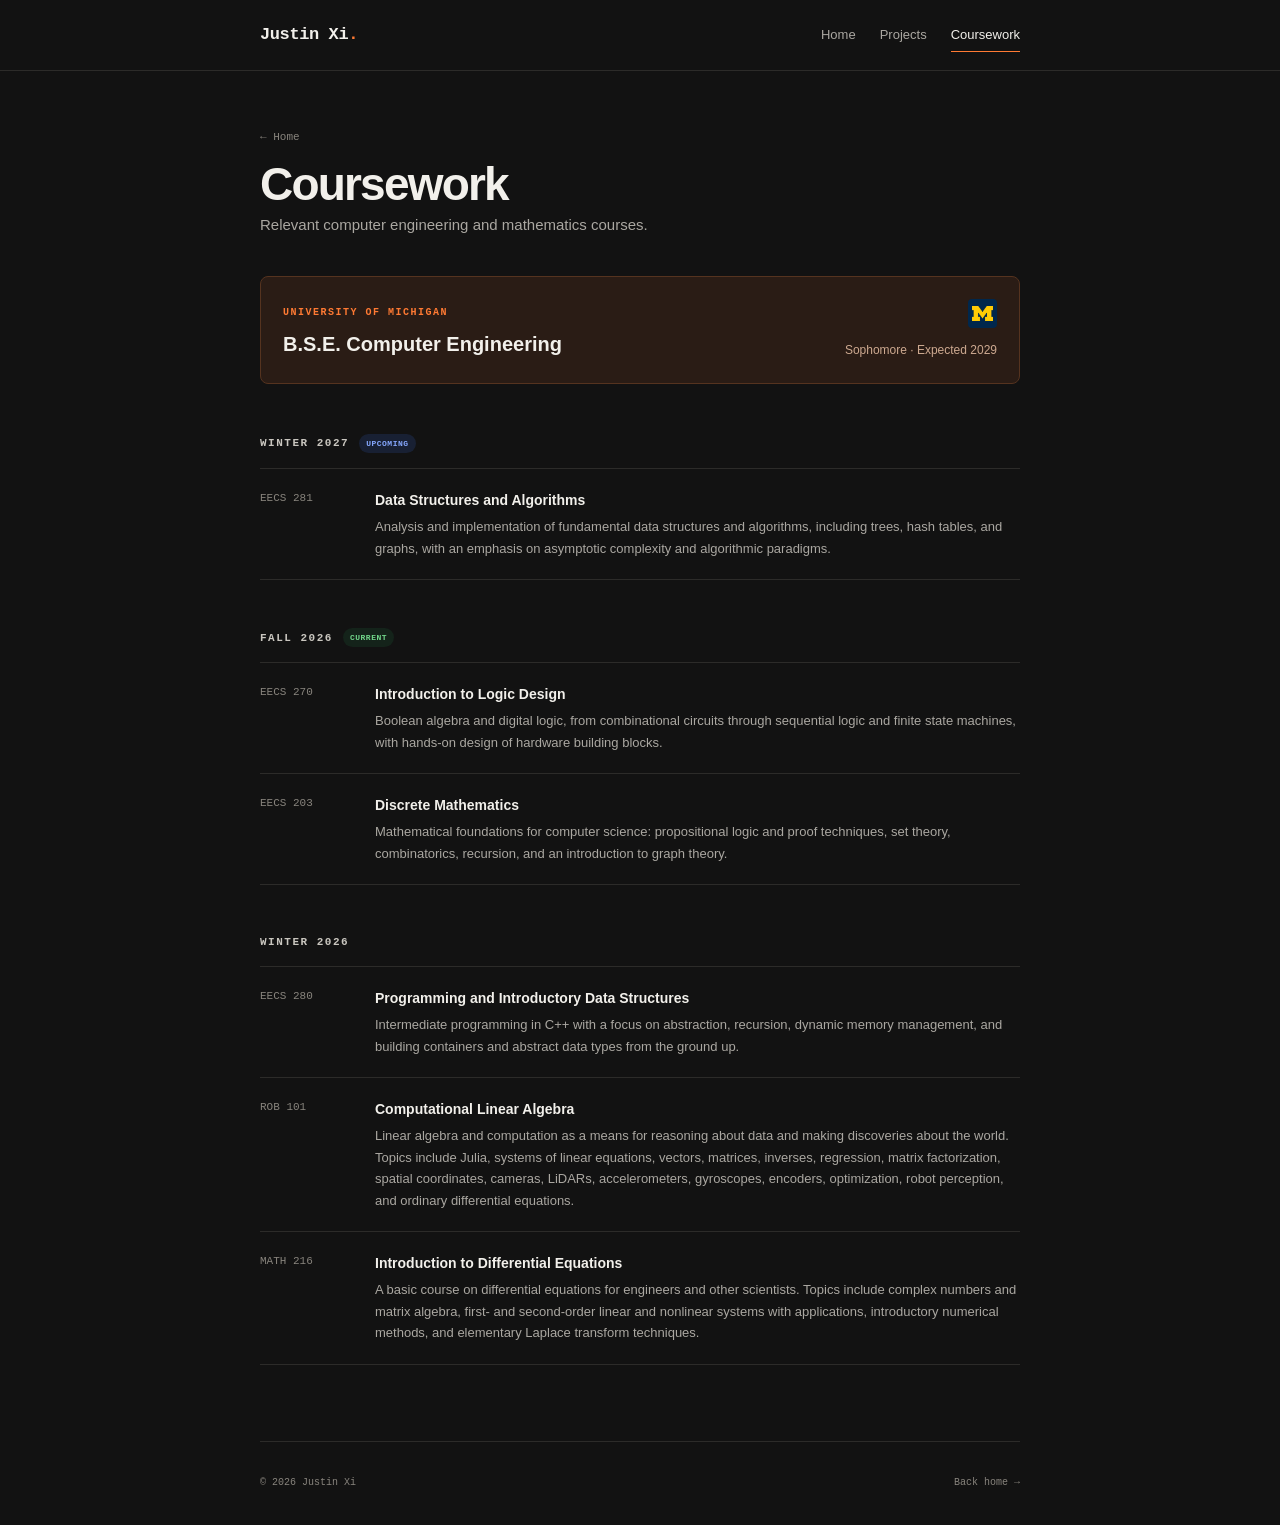
==== coursework.html @ b40c4cd2 "create the scrolling effect on main, and add some icon and tags on course work and projects" ====
<!doctype html>
<html lang="en">
  <head>
    <meta charset="utf-8" />
    <meta name="viewport" content="width=device-width, initial-scale=1" />
    <meta name="theme-color" content="#121212" />
    <meta name="description" content="Relevant University of Michigan coursework completed by Justin Xi." />
    <title>Coursework — Justin Xi</title>
    <link rel="icon" href="assets/favicon.svg" type="image/svg+xml" />
    <link rel="stylesheet" href="styles.css" />
  </head>
  <body>
    <a class="skip-link" href="#main">Skip to content</a>

    <header class="site-header">
      <nav class="nav" aria-label="Main navigation">
        <a class="logo" href="index.html">Justin Xi<span>.</span></a>
        <div class="nav-links">
          <a href="index.html">Home</a>
          <a href="projects.html">Projects</a>
          <a class="active" href="coursework.html" aria-current="page">Coursework</a>
        </div>
      </nav>
    </header>

    <main id="main" class="page subpage">
      <header class="page-heading">
        <a class="back-link" href="index.html">← Home</a>
        <h1>Coursework</h1>
        <p>Relevant computer engineering and mathematics courses.</p>
      </header>

      <section class="degree-card" aria-labelledby="degree-title">
        <div>
          <span class="section-label">University of Michigan</span>
          <h2 id="degree-title">B.S.E. Computer Engineering</h2>
        </div>
        <div class="degree-meta">
          <span class="degree-mark" aria-hidden="true"><img src="assets/umich-block-m.png" alt="" /></span>
          <p>Sophomore · Expected 2029</p>
        </div>
      </section>

      <section class="course-section" aria-labelledby="winter-2027">
        <div class="semester-heading">
          <h2 class="group-title" id="winter-2027">Winter 2027</h2>
          <span class="semester-status">Upcoming</span>
        </div>
        <div class="course-list">
          <article class="course-row">
            <span class="course-code">EECS 281</span>
            <div>
              <h3>Data Structures and Algorithms</h3>
              <p>Analysis and implementation of fundamental data structures and algorithms, including trees, hash tables, and graphs, with an emphasis on asymptotic complexity and algorithmic paradigms.</p>
            </div>
          </article>
        </div>
      </section>

      <section class="course-section" aria-labelledby="fall-2026">
        <div class="semester-heading">
          <h2 class="group-title" id="fall-2026">Fall 2026</h2>
          <span class="semester-status current">Current</span>
        </div>
        <div class="course-list">
          <article class="course-row">
            <span class="course-code">EECS 270</span>
            <div>
              <h3>Introduction to Logic Design</h3>
              <p>Boolean algebra and digital logic, from combinational circuits through sequential logic and finite state machines, with hands-on design of hardware building blocks.</p>
            </div>
          </article>
          <article class="course-row">
            <span class="course-code">EECS 203</span>
            <div>
              <h3>Discrete Mathematics</h3>
              <p>Mathematical foundations for computer science: propositional logic and proof techniques, set theory, combinatorics, recursion, and an introduction to graph theory.</p>
            </div>
          </article>
        </div>
      </section>

      <section class="course-section" aria-labelledby="winter-2026">
        <h2 class="group-title" id="winter-2026">Winter 2026</h2>
        <div class="course-list">
          <article class="course-row">
            <span class="course-code">EECS 280</span>
            <div>
              <h3>Programming and Introductory Data Structures</h3>
              <p>Intermediate programming in C++ with a focus on abstraction, recursion, dynamic memory management, and building containers and abstract data types from the ground up.</p>
            </div>
          </article>

          <article class="course-row">
            <span class="course-code">ROB 101</span>
            <div>
              <h3>Computational Linear Algebra</h3>
              <p>Linear algebra and computation as a means for reasoning about data and making discoveries about the world. Topics include Julia, systems of linear equations, vectors, matrices, inverses, regression, matrix factorization, spatial coordinates, cameras, LiDARs, accelerometers, gyroscopes, encoders, optimization, robot perception, and ordinary differential equations.</p>
            </div>
          </article>

          <article class="course-row">
            <span class="course-code">MATH 216</span>
            <div>
              <h3>Introduction to Differential Equations</h3>
              <p>A basic course on differential equations for engineers and other scientists. Topics include complex numbers and matrix algebra, first- and second-order linear and nonlinear systems with applications, introductory numerical methods, and elementary Laplace transform techniques.</p>
            </div>
          </article>
          
        </div>
      </section>
    </main>

    <footer class="footer">
      <p>© 2026 Justin Xi</p>
      <a href="index.html">Back home →</a>
    </footer>
  </body>
</html>
---- styles.css ----
:root {
  color-scheme: dark;
  --background: #121212;
  --surface: #181818;
  --surface-hover: #1d1d1d;
  --text: #f2f0eb;
  --muted: #aaa7a1;
  --subtle: #88847d;
  --border: #2c2b29;
  --orange: #ff7a33;
  --orange-soft: #2a1c15;
  --green: #72d78b;
  --green-soft: #14231a;
  --blue: #86a8ff;
  --blue-soft: #182033;
  --content-width: 760px;
  --sans: Inter, ui-sans-serif, -apple-system, BlinkMacSystemFont, "Segoe UI", sans-serif;
  --mono: ui-monospace, SFMono-Regular, Menlo, Consolas, monospace;
}

* { box-sizing: border-box; }

html {
  scroll-behavior: smooth;
  scroll-padding-top: 90px;
}

body {
  margin: 0;
  background: var(--background);
  color: var(--text);
  font-family: var(--sans);
  font-size: 15px;
  line-height: 1.65;
  -webkit-font-smoothing: antialiased;
}

::selection { background: var(--orange); color: #17110d; }
a { color: inherit; text-decoration: none; }
a:focus-visible { outline: 2px solid var(--orange); outline-offset: 5px; }

.skip-link {
  position: fixed;
  top: -60px;
  left: 20px;
  z-index: 10;
  padding: 10px 14px;
  background: var(--orange);
  color: #17110d;
  font-weight: 700;
}

.skip-link:focus { top: 12px; }

.site-header {
  border-bottom: 1px solid var(--border);
  background: var(--background);
}

.nav,
.page,
.footer {
  width: min(calc(100% - 40px), var(--content-width));
  margin-inline: auto;
}

.nav {
  min-height: 70px;
  display: flex;
  align-items: center;
  justify-content: space-between;
  gap: 24px;
}

.logo {
  font-family: var(--mono);
  font-size: 17px;
  font-weight: 700;
  letter-spacing: -0.4px;
}

.logo span { color: var(--orange); }

.nav-links {
  display: flex;
  align-items: center;
  gap: 24px;
  color: var(--muted);
  font-size: 13px;
}

.nav-links a { padding: 6px 0; }
.nav-links a:hover { color: var(--text); }
.nav-links .active { color: var(--text); border-bottom: 1px solid var(--orange); }

.home-page { padding: 68px 0 70px; }
.intro { position: relative; z-index: 1; padding-bottom: 56px; }

.profile {
  display: flex;
  align-items: center;
  gap: 22px;
  margin-bottom: 32px;
}

.avatar {
  width: 96px;
  height: 96px;
  flex: 0 0 auto;
  display: grid;
  place-items: center;
  border: 1px solid #5d3825;
  border-radius: 10px;
  background: var(--surface);
  color: var(--orange);
  font-family: var(--mono);
  font-size: 26px;
  font-weight: 700;
}

h1,
h2,
h3,
p { margin-top: 0; }

h1 {
  margin-bottom: 4px;
  font-size: clamp(35px, 7vw, 46px);
  line-height: 1.08;
  letter-spacing: -1.8px;
}

.role { margin: 0; color: var(--muted); font-size: 14px; }
.bio { max-width: 700px; color: #c6c3bc; font-size: 16px; }
.bio p { margin-bottom: 16px; }

.section-label {
  display: block;
  margin-bottom: 11px;
  color: var(--orange);
  font-family: var(--mono);
  font-size: 10px;
  font-weight: 700;
  letter-spacing: 1.5px;
  text-transform: uppercase;
}

.links-block { margin-top: 36px; }
.links-block h2 { font-weight: 700; }
.text-links { display: flex; flex-wrap: wrap; align-items: baseline; gap: 10px 20px; }

.text-links a {
  padding-bottom: 3px;
  border-bottom: 1px solid #55524d;
  color: #c2bfb8;
  font-size: 13px;
}

.text-links a:hover { border-color: var(--orange); color: var(--orange); }
.text-links span { margin-left: 3px; color: var(--orange); }

.email-dropdown {
  position: relative;
  z-index: 2;
  display: inline-flex;
  align-items: baseline;
}

.email-trigger {
  padding: 0 0 3px;
  border: 0;
  border-bottom: 1px solid #55524d;
  background: transparent;
  color: #c2bfb8;
  font: inherit;
  font-size: 13px;
  line-height: 1.65;
  cursor: default;
}

.email-trigger:hover,
.email-trigger:focus-visible {
  border-color: var(--orange);
  color: var(--orange);
}

.email-trigger span { margin-left: 3px; color: var(--orange); }

.email-menu {
  position: absolute;
  top: calc(100% + 9px);
  left: 0;
  width: 270px;
  padding: 13px 14px;
  border: 1px solid #4a3a31;
  border-radius: 7px;
  background: #1c1917;
  box-shadow: 0 12px 30px rgb(0 0 0 / 28%);
  opacity: 0;
  visibility: hidden;
  transform: translateY(-4px);
  transition: opacity 120ms ease, transform 120ms ease, visibility 120ms;
}

.email-dropdown:hover .email-menu,
.email-dropdown:focus-within .email-menu {
  opacity: 1;
  visibility: visible;
  transform: translateY(0);
}

.email-menu > div {
  display: grid;
  grid-template-columns: 66px 1fr;
  align-items: baseline;
  gap: 8px;
  padding: 5px 0;
}

.email-menu small {
  color: var(--subtle);
  font-family: var(--mono);
  font-size: 9px;
  line-height: 1.5;
  text-transform: uppercase;
}

.email-menu span {
  margin: 0;
  color: var(--text);
  font-family: var(--mono);
  font-size: 11px;
  line-height: 1.5;
  user-select: text;
}

.explore {
  position: relative;
  z-index: 0;
  padding-top: 48px;
  border-top: 1px solid var(--border);
}

.explore-grid {
  display: grid;
  grid-template-columns: 1fr;
  gap: 12px;
}

.explore-card {
  display: block;
  padding: 17px 19px;
  border: 1px solid var(--border);
  border-radius: 8px;
  background: var(--surface);
}

.explore-card:hover { border-color: #704127; background: var(--surface-hover); }

.explore-card-heading {
  display: flex;
  align-items: flex-start;
  justify-content: space-between;
  gap: 20px;
}

.explore-card h3 { margin-bottom: 3px; font-size: 14px; }
.explore-card p { margin: 0; color: var(--muted); font-size: 11px; line-height: 1.55; }
.explore-card-heading > span { color: var(--orange); font-size: 16px; }

.explore-preview {
  position: relative;
  height: 80px;
  margin-top: 13px;
  padding-top: 11px;
  border-top: 1px solid var(--border);
  overflow: hidden;
}

.explore-preview-item {
  position: absolute;
  top: 11px;
  right: 0;
  left: 0;
  opacity: 0;
  transform: translateY(12px);
  transition: opacity 300ms ease, transform 300ms ease;
}

.explore-preview-item.is-active {
  opacity: 1;
  transform: translateY(0);
}

.explore-preview-item.is-leaving {
  opacity: 0;
  transform: translateY(-12px);
}

.explore-preview-meta {
  display: flex;
  align-items: center;
  justify-content: space-between;
  gap: 8px;
}

.explore-kicker {
  display: block;
  margin-bottom: 5px;
  color: var(--subtle);
  font-family: var(--mono);
  font-size: 8px;
  letter-spacing: 0.7px;
  text-transform: uppercase;
}

.explore-preview-meta .explore-kicker { margin: 0 0 5px; }
.explore-status { margin-bottom: 5px; }

.explore-upcoming {
  margin-bottom: 5px;
  padding: 2px 6px;
  border-radius: 20px;
  background: var(--blue-soft);
  color: var(--blue);
  font-family: var(--mono);
  font-size: 7px;
  font-weight: 700;
  letter-spacing: 0.4px;
  text-transform: uppercase;
}

.explore-preview strong {
  display: block;
  margin-bottom: 3px;
  color: #d7d4cd;
  font-size: 12px;
  font-weight: 600;
}

.preview-code {
  margin-right: 8px;
  color: var(--subtle);
  font-family: var(--mono);
  font-size: 9px;
  font-weight: 500;
}

.subpage { padding: 52px 0 76px; }

.page-heading { margin-bottom: 38px; }
.page-heading h1 { margin: 12px 0 4px; }
.page-heading p { margin: 0; color: var(--muted); }

.back-link {
  color: var(--subtle);
  font-family: var(--mono);
  font-size: 11px;
}

.back-link:hover { color: var(--orange); }

.plan-note {
  display: grid;
  grid-template-columns: 100px 1fr;
  gap: 18px;
  margin-bottom: 50px;
  padding: 15px 17px;
  border: 1px solid #55331f;
  border-radius: 7px;
  background: var(--orange-soft);
}

.plan-note span {
  color: #ffab7f;
  font-family: var(--mono);
  font-size: 10px;
  font-weight: 700;
  letter-spacing: 1px;
  text-transform: uppercase;
}

.plan-note p { margin: 0; color: #d7bcae; font-size: 13px; }
.project-section + .project-section { margin-top: 54px; }

.group-heading {
  display: flex;
  justify-content: space-between;
  align-items: baseline;
  gap: 24px;
  margin-bottom: 15px;
}

.group-title {
  margin: 0 0 15px;
  color: #c9c6bf;
  font-family: var(--mono);
  font-size: 11px;
  font-weight: 700;
  letter-spacing: 1.5px;
  text-transform: uppercase;
}

.group-heading .group-title { margin: 0; }
.group-heading > span { color: var(--subtle); font-size: 12px; }
.project-stack { display: grid; gap: 11px; }

.project-item {
  padding: 20px 22px;
  border: 1px solid var(--border);
  border-radius: 8px;
  background: var(--surface);
}

.project-item.linked:hover { border-color: #704127; background: var(--surface-hover); }

.project-topline {
  display: flex;
  align-items: center;
  justify-content: space-between;
  gap: 18px;
  margin-bottom: 7px;
}

.project-topline h3 { margin: 0; font-size: 15px; }
.project-item > p { margin-bottom: 13px; color: var(--muted); font-size: 13px; }

.status {
  flex: 0 0 auto;
  padding: 3px 7px;
  border-radius: 20px;
  font-family: var(--mono);
  font-size: 8px;
  font-weight: 700;
  letter-spacing: 0.5px;
  text-transform: uppercase;
}

.status.complete { background: var(--green-soft); color: var(--green); }
.status.robotics { background: var(--blue-soft); color: var(--blue); }
.status.progress { background: var(--orange-soft); color: #ffad82; }
.status.planned { background: var(--orange-soft); color: #ffad82; }

.tags {
  display: flex;
  flex-wrap: wrap;
  gap: 6px;
  margin: 0;
  padding: 0;
  list-style: none;
}

.tags li {
  padding: 3px 7px;
  border-radius: 20px;
  background: #242422;
  color: #aaa69f;
  font-family: var(--mono);
  font-size: 8px;
  text-transform: uppercase;
}

.degree-card {
  position: relative;
  display: flex;
  align-items: flex-end;
  justify-content: space-between;
  gap: 28px;
  margin-bottom: 50px;
  padding: 22px;
  border: 1px solid #55331f;
  border-radius: 8px;
  background: var(--orange-soft);
}

.degree-card .section-label { margin-bottom: 6px; }
.degree-card h2 { margin: 0; font-size: 20px; }
.degree-meta {
  align-self: stretch;
  display: flex;
  flex-direction: column;
  align-items: flex-end;
  justify-content: space-between;
  gap: 13px;
}

.degree-meta p { margin: 0; color: #cda990; font-size: 12px; }

.degree-mark {
  width: 29px;
  height: 29px;
  display: grid;
  place-items: center;
  padding: 6px 4px;
  border-radius: 4px;
  background: #00274c;
}

.degree-mark img { width: 100%; height: 100%; object-fit: contain; }
.course-section + .course-section { margin-top: 48px; }

.semester-heading {
  display: flex;
  align-items: center;
  gap: 10px;
  margin-bottom: 15px;
}

.semester-heading .group-title { margin: 0; }

.semester-status {
  padding: 3px 7px;
  border-radius: 20px;
  background: var(--blue-soft);
  color: var(--blue);
  font-family: var(--mono);
  font-size: 8px;
  font-weight: 700;
  letter-spacing: 0.5px;
  text-transform: uppercase;
}

.semester-status.current {
  background: var(--green-soft);
  color: var(--green);
}

.course-list { border-top: 1px solid var(--border); }

.course-row {
  display: grid;
  grid-template-columns: 95px 1fr;
  gap: 20px;
  padding: 20px 0;
  border-bottom: 1px solid var(--border);
}

.course-code {
  color: var(--subtle);
  font-family: var(--mono);
  font-size: 11px;
}

.course-row h3 { margin-bottom: 4px; font-size: 14px; }
.course-row p { margin: 0; color: var(--muted); font-size: 13px; }

.footer {
  min-height: 84px;
  display: flex;
  align-items: center;
  justify-content: space-between;
  gap: 24px;
  border-top: 1px solid var(--border);
  color: var(--subtle);
  font-family: var(--mono);
  font-size: 10px;
}

.footer p { margin: 0; }
.footer a:hover { color: var(--orange); }

@media (max-width: 680px) {
  .nav,
  .page,
  .footer { width: min(calc(100% - 30px), var(--content-width)); }

  .nav { min-height: 64px; align-items: flex-start; padding: 14px 0 11px; }
  .logo { padding-top: 3px; font-size: 14px; }
  .nav-links { gap: 11px; font-size: 10px; }
  .home-page { padding: 48px 0 52px; }
  .intro { padding-bottom: 45px; }
  .profile { gap: 15px; margin-bottom: 28px; }
  .avatar { width: 74px; height: 74px; font-size: 20px; }
  h1 { font-size: 31px; letter-spacing: -1.3px; }
  .role { font-size: 12px; }
  .bio { font-size: 15px; }
  .explore { padding-top: 42px; }
  .explore-grid { grid-template-columns: 1fr; }
  .explore-card { min-height: 0; }
  .explore-preview { height: 94px; }
  .subpage { padding: 40px 0 58px; }
  .plan-note { grid-template-columns: 1fr; gap: 5px; }
  .project-topline { align-items: flex-start; }
  .project-topline h3 { padding-top: 1px; }
  .group-heading { display: block; }
  .group-heading .group-title { margin-bottom: 4px; }
  .degree-card { align-items: stretch; }
  .degree-card h2 { font-size: 17px; }
  .degree-meta { flex: 0 0 auto; }
  .degree-meta p { max-width: 84px; text-align: right; line-height: 1.4; }
  .course-row { grid-template-columns: 1fr; gap: 5px; }
}

@media (prefers-reduced-motion: reduce) {
  html { scroll-behavior: auto; }
  .explore-preview-item { transition: none; }
}
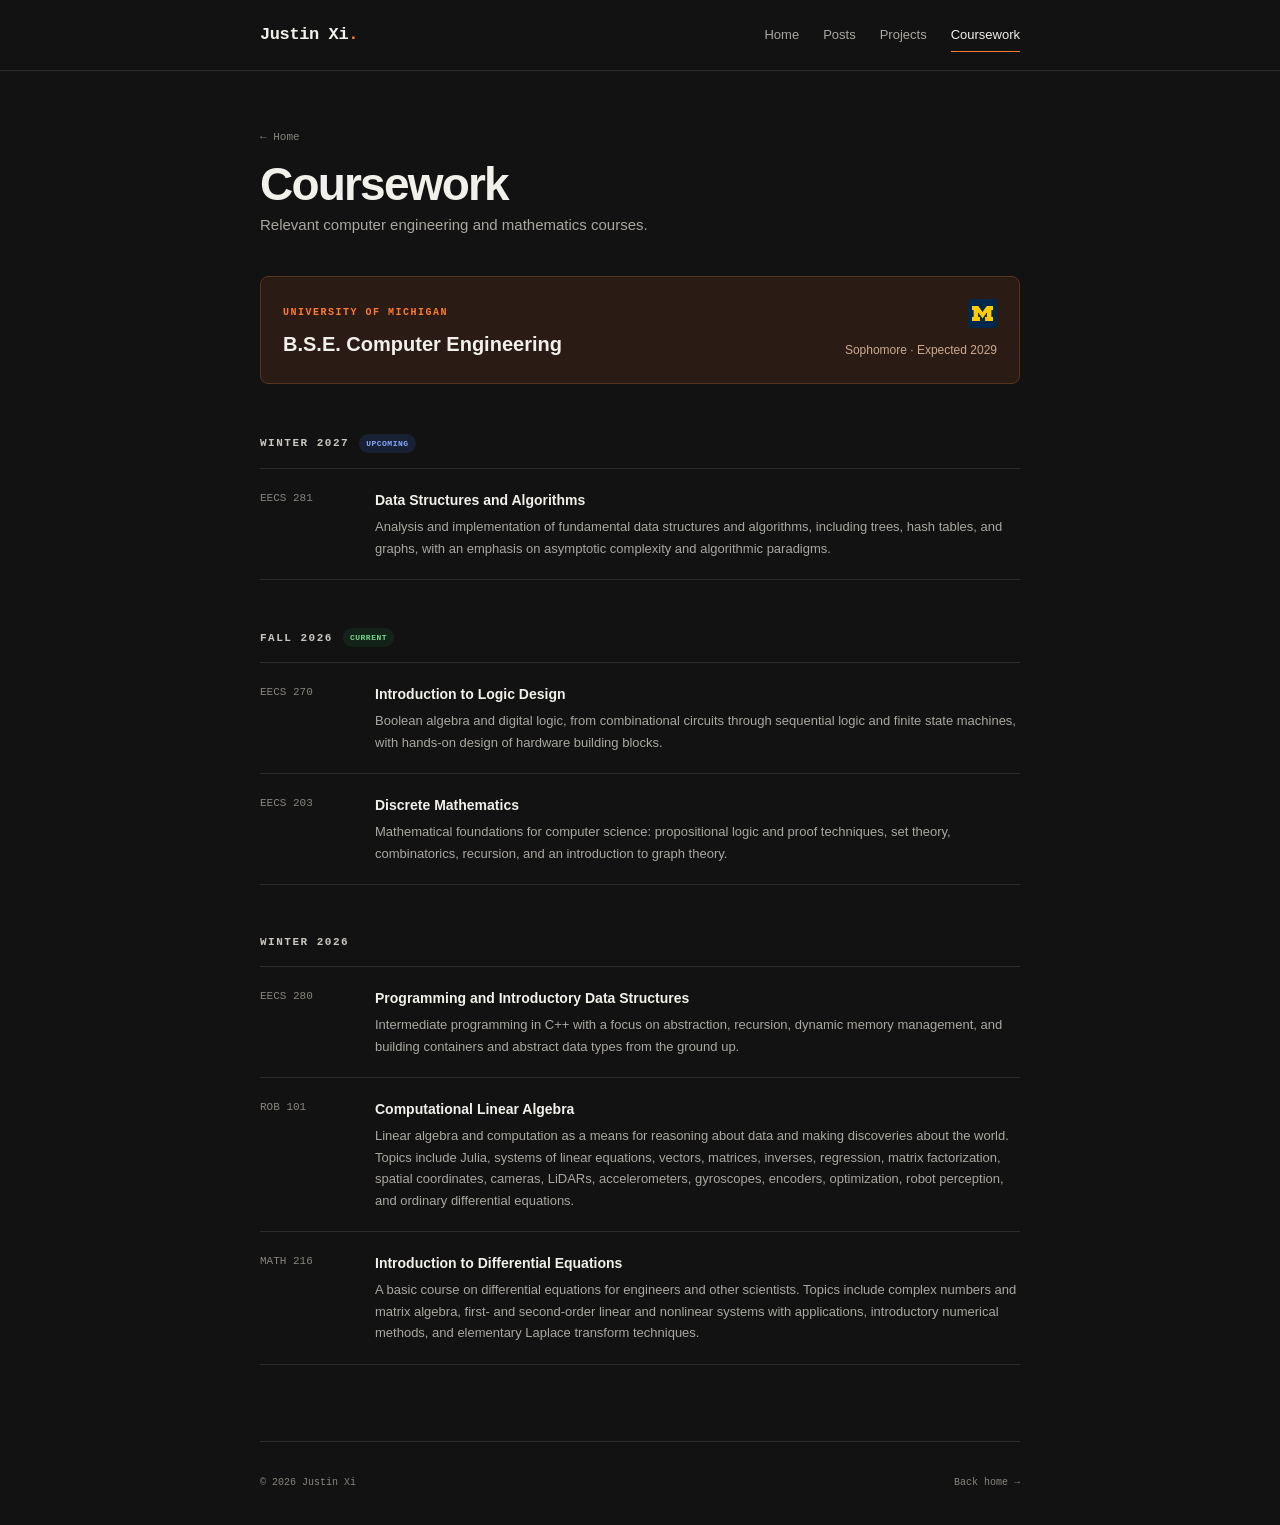
==== commit 50236c4e: "create the post page" ====
--- a/coursework.html
+++ b/coursework.html
@@ -17,6 +17,7 @@
         <a class="logo" href="index.html">Justin Xi<span>.</span></a>
         <div class="nav-links">
           <a href="index.html">Home</a>
+          <a href="posts.html">Posts</a>
           <a href="projects.html">Projects</a>
           <a class="active" href="coursework.html" aria-current="page">Coursework</a>
         </div>
--- a/styles.css
+++ b/styles.css
@@ -346,6 +346,103 @@
   font-weight: 500;
 }
 
+.posts {
+  margin-top: 48px;
+  padding-top: 48px;
+  border-top: 1px solid var(--border);
+}
+
+.posts-heading {
+  margin-bottom: 0;
+}
+
+.post-timeline { margin-top: 25px; }
+.post-year + .post-year { margin-top: 30px; }
+
+.post-year {
+  display: grid;
+  grid-template-columns: 64px minmax(0, 1fr);
+  column-gap: 20px;
+}
+
+.post-year-title {
+  margin: 3px 0 0;
+  color: var(--orange);
+  font-family: var(--mono);
+  font-size: 13px;
+  line-height: 1.5;
+  letter-spacing: 0.5px;
+}
+
+.post-timeline-entry {
+  grid-column: 2;
+  position: relative;
+  padding: 0 0 18px 24px;
+  border-left: 1px solid var(--border);
+}
+
+.post-timeline-entry:not(:last-child) { padding-bottom: 42px; }
+
+.post-timeline-entry::before {
+  content: "";
+  position: absolute;
+  top: 7px;
+  left: -4px;
+  width: 7px;
+  height: 7px;
+  border-radius: 2px;
+  background: var(--orange);
+}
+
+.post-entry-topline {
+  display: flex;
+  flex-wrap: wrap;
+  align-items: center;
+  justify-content: space-between;
+  gap: 8px 16px;
+  margin-bottom: 7px;
+}
+
+.post-date { color: var(--subtle); font-family: var(--mono); font-size: 10px; letter-spacing: 0.5px; text-transform: uppercase; }
+.post-category { color: var(--orange); font-family: var(--mono); font-size: 9px; letter-spacing: 0.5px; text-transform: uppercase; }
+.post-entry-title { margin: 0 0 10px; font-size: 19px; font-weight: 600; line-height: 1.4; }
+.post-excerpt { margin: 0; color: var(--muted); font-size: 15px; line-height: 1.65; }
+.post-topics { margin-top: 17px; }
+.post-read-more { display: inline-block; margin-top: 17px; padding-bottom: 2px; border-bottom: 1px solid #55524d; color: #c2bfb8; font-size: 12px; }
+.post-read-more span { margin-left: 3px; color: var(--orange); }
+.post-read-more:hover { border-color: var(--orange); color: var(--orange); }
+
+.posts-view-more {
+  display: block;
+  width: fit-content;
+  margin: 28px 0 0 84px;
+  padding: 8px 12px;
+  border: 1px solid #55524d;
+  border-radius: 5px;
+  color: #c2bfb8;
+  font-size: 12px;
+}
+
+.posts-view-more span { margin-left: 5px; color: var(--orange); }
+.posts-view-more:hover { border-color: var(--orange); color: var(--orange); }
+
+.posts-archive { padding: 52px 0 76px; }
+.posts-archive .page-heading { margin-bottom: 0; }
+.posts-archive .post-timeline { margin-top: 40px; }
+
+.article-page { padding: 48px 0 70px; }
+.article-header { margin-top: 32px; padding-bottom: 24px; border-bottom: 1px solid var(--border); }
+.article-kicker { display: block; margin-bottom: 14px; color: var(--orange); font-family: var(--mono); font-size: 10px; letter-spacing: 1px; text-transform: uppercase; }
+.article-header h1 { max-width: 720px; margin: 0 0 14px; font-size: clamp(34px, 6vw, 46px); line-height: 1.1; letter-spacing: -1.4px; }
+.article-deck { max-width: 660px; margin: 0 0 24px; color: var(--muted); font-size: 18px; line-height: 1.65; }
+.article-byline { display: flex; flex-wrap: wrap; align-items: center; gap: 10px 20px; color: var(--subtle); font-family: var(--mono); font-size: 10px; }
+.article-body { max-width: 640px; margin: 36px 0; color: #c6c3bc; font-size: 16px; line-height: 1.85; }
+.article-body h2 { margin: 32px 0 10px; color: var(--text); font-size: 20px; font-weight: 600; line-height: 1.35; letter-spacing: -0.2px; }
+.article-body h2:first-child { margin-top: 0; }
+.article-body p { margin-bottom: 18px; }
+.article-body p:last-child { margin-bottom: 0; }
+.article-body code { color: #d8b09b; font-family: var(--mono); font-size: 0.9em; }
+
 .subpage { padding: 52px 0 76px; }
 
 .page-heading { margin-bottom: 38px; }
@@ -425,6 +522,30 @@
 .project-topline h3 { margin: 0; font-size: 15px; }
 .project-item > p { margin-bottom: 13px; color: var(--muted); font-size: 13px; }
 
+.project-item-footer {
+  display: flex;
+  align-items: center;
+  justify-content: space-between;
+  gap: 14px;
+}
+
+.project-detail-trigger {
+  flex: 0 0 auto;
+  padding: 2px 0 3px;
+  border: 0;
+  border-bottom: 1px solid #55524d;
+  background: transparent;
+  color: #c2bfb8;
+  font: inherit;
+  font-size: 11px;
+  cursor: pointer;
+}
+
+.project-detail-trigger span { display: inline-block; margin-left: 4px; color: var(--orange); transition: transform 140ms ease; }
+.project-detail-trigger:hover { border-color: var(--orange); color: var(--orange); }
+.project-detail-trigger:hover span { transform: translateX(3px); }
+.project-detail-trigger:focus-visible { outline: 2px solid var(--orange); outline-offset: 5px; }
+
 .status {
   flex: 0 0 auto;
   padding: 3px 7px;
@@ -459,6 +580,77 @@
   font-size: 8px;
   text-transform: uppercase;
 }
+
+.project-dialog {
+  inset: 0;
+  width: min(calc(100% - 32px), 590px);
+  max-height: min(720px, calc(100vh - 48px));
+  margin: auto;
+  padding: 0;
+  overflow: auto;
+  border: 1px solid #4a3a31;
+  border-radius: 10px;
+  background: var(--surface);
+  color: var(--text);
+  box-shadow: 0 24px 70px rgb(0 0 0 / 55%);
+  transform-origin: center;
+}
+
+.project-dialog:popover-open {
+  animation: project-dialog-enter 190ms cubic-bezier(0.2, 0.8, 0.2, 1) both;
+}
+
+.project-dialog:popover-open::backdrop {
+  background: rgb(0 0 0 / 72%);
+  backdrop-filter: blur(3px);
+  animation: project-backdrop-enter 170ms ease-out both;
+}
+
+@keyframes project-dialog-enter {
+  from { opacity: 0; transform: translateY(12px) scale(0.985); }
+  to { opacity: 1; transform: translateY(0) scale(1); }
+}
+
+@keyframes project-backdrop-enter {
+  from { background: rgb(0 0 0 / 0%); backdrop-filter: blur(0); }
+  to { background: rgb(0 0 0 / 72%); backdrop-filter: blur(3px); }
+}
+
+.project-dialog-content { padding: 26px; }
+
+.project-dialog-header {
+  display: flex;
+  align-items: flex-start;
+  justify-content: space-between;
+  gap: 24px;
+  padding-bottom: 18px;
+  border-bottom: 1px solid var(--border);
+}
+
+.project-dialog-header .section-label { margin-bottom: 6px; }
+.project-dialog-header h2 { margin: 0; font-size: 22px; line-height: 1.3; }
+
+.project-dialog-close {
+  width: 32px;
+  height: 32px;
+  flex: 0 0 auto;
+  padding: 0 0 3px;
+  border: 1px solid var(--border);
+  border-radius: 50%;
+  background: transparent;
+  color: var(--muted);
+  font: inherit;
+  font-size: 22px;
+  line-height: 1;
+  cursor: pointer;
+}
+
+.project-dialog-close:hover { border-color: var(--orange); color: var(--orange); }
+.project-dialog-close:focus-visible { outline: 2px solid var(--orange); outline-offset: 3px; }
+.project-dialog-body { padding-top: 20px; color: var(--muted); font-size: 14px; }
+.project-dialog-body p { margin-bottom: 14px; }
+.project-dialog-body p:last-child { margin-bottom: 0; }
+.project-dialog-tags { margin-top: 20px; }
 
 .degree-card {
   position: relative;
@@ -543,6 +735,48 @@
 
 .course-row h3 { margin-bottom: 4px; font-size: 14px; }
 .course-row p { margin: 0; color: var(--muted); font-size: 13px; }
+
+.resume-page { padding: 44px 0 70px; }
+
+.resume-toolbar {
+  display: flex;
+  align-items: flex-start;
+  justify-content: space-between;
+  gap: 24px;
+  margin-bottom: 22px;
+}
+
+.resume-toolbar h1 { margin: 9px 0 2px; font-size: 34px; }
+.resume-toolbar p { margin: 0; color: var(--muted); font-size: 13px; }
+
+.resume-download {
+  flex: 0 0 auto;
+  margin-top: 2px;
+  padding: 9px 12px;
+  border: 1px solid #704127;
+  border-radius: 6px;
+  background: var(--orange-soft);
+  color: #ffd0b7;
+  font-size: 12px;
+  font-weight: 600;
+}
+
+.resume-download span { margin-left: 6px; color: var(--orange); }
+.resume-download:hover { border-color: var(--orange); color: var(--text); }
+
+.resume-preview {
+  width: 100%;
+  aspect-ratio: 8.5 / 11;
+  min-height: 720px;
+  overflow: hidden;
+  border: 1px solid var(--border);
+  border-radius: 8px;
+  background: #e7e7e7;
+}
+
+.resume-preview object { width: 100%; height: 100%; display: block; }
+.resume-preview p { padding: 24px; color: #242424; }
+.resume-preview p a { color: #9a3d0b; text-decoration: underline; }
 
 .footer {
   min-height: 84px;
@@ -578,10 +812,24 @@
   .explore-grid { grid-template-columns: 1fr; }
   .explore-card { min-height: 0; }
   .explore-preview { height: 94px; }
+  .posts { margin-top: 42px; padding-top: 42px; }
+  .post-year { grid-template-columns: 48px minmax(0, 1fr); gap: 12px; }
+  .post-timeline-entry { padding-left: 18px; }
+  .post-entry-title { font-size: 17px; }
+  .post-excerpt { font-size: 14px; }
+  .posts-view-more { margin-left: 60px; }
+  .posts-archive { padding: 40px 0 58px; }
+  .article-page { padding: 36px 0 52px; }
+  .article-header { margin-top: 26px; }
+  .article-deck { font-size: 16px; }
+  .article-body { font-size: 15px; }
   .subpage { padding: 40px 0 58px; }
   .plan-note { grid-template-columns: 1fr; gap: 5px; }
   .project-topline { align-items: flex-start; }
   .project-topline h3 { padding-top: 1px; }
+  .project-item-footer { align-items: flex-end; }
+  .project-dialog-content { padding: 21px; }
+  .project-dialog-header h2 { font-size: 19px; }
   .group-heading { display: block; }
   .group-heading .group-title { margin-bottom: 4px; }
   .degree-card { align-items: stretch; }
@@ -589,9 +837,16 @@
   .degree-meta { flex: 0 0 auto; }
   .degree-meta p { max-width: 84px; text-align: right; line-height: 1.4; }
   .course-row { grid-template-columns: 1fr; gap: 5px; }
+  .resume-page { padding: 34px 0 52px; }
+  .resume-toolbar { align-items: stretch; flex-direction: column; }
+  .resume-download { align-self: flex-start; }
+  .resume-preview { min-height: 70vh; aspect-ratio: auto; }
 }
 
 @media (prefers-reduced-motion: reduce) {
   html { scroll-behavior: auto; }
   .explore-preview-item { transition: none; }
-}
+  .project-detail-trigger span { transition: none; }
+  .project-dialog:popover-open,
+  .project-dialog:popover-open::backdrop { animation: none; }
+}
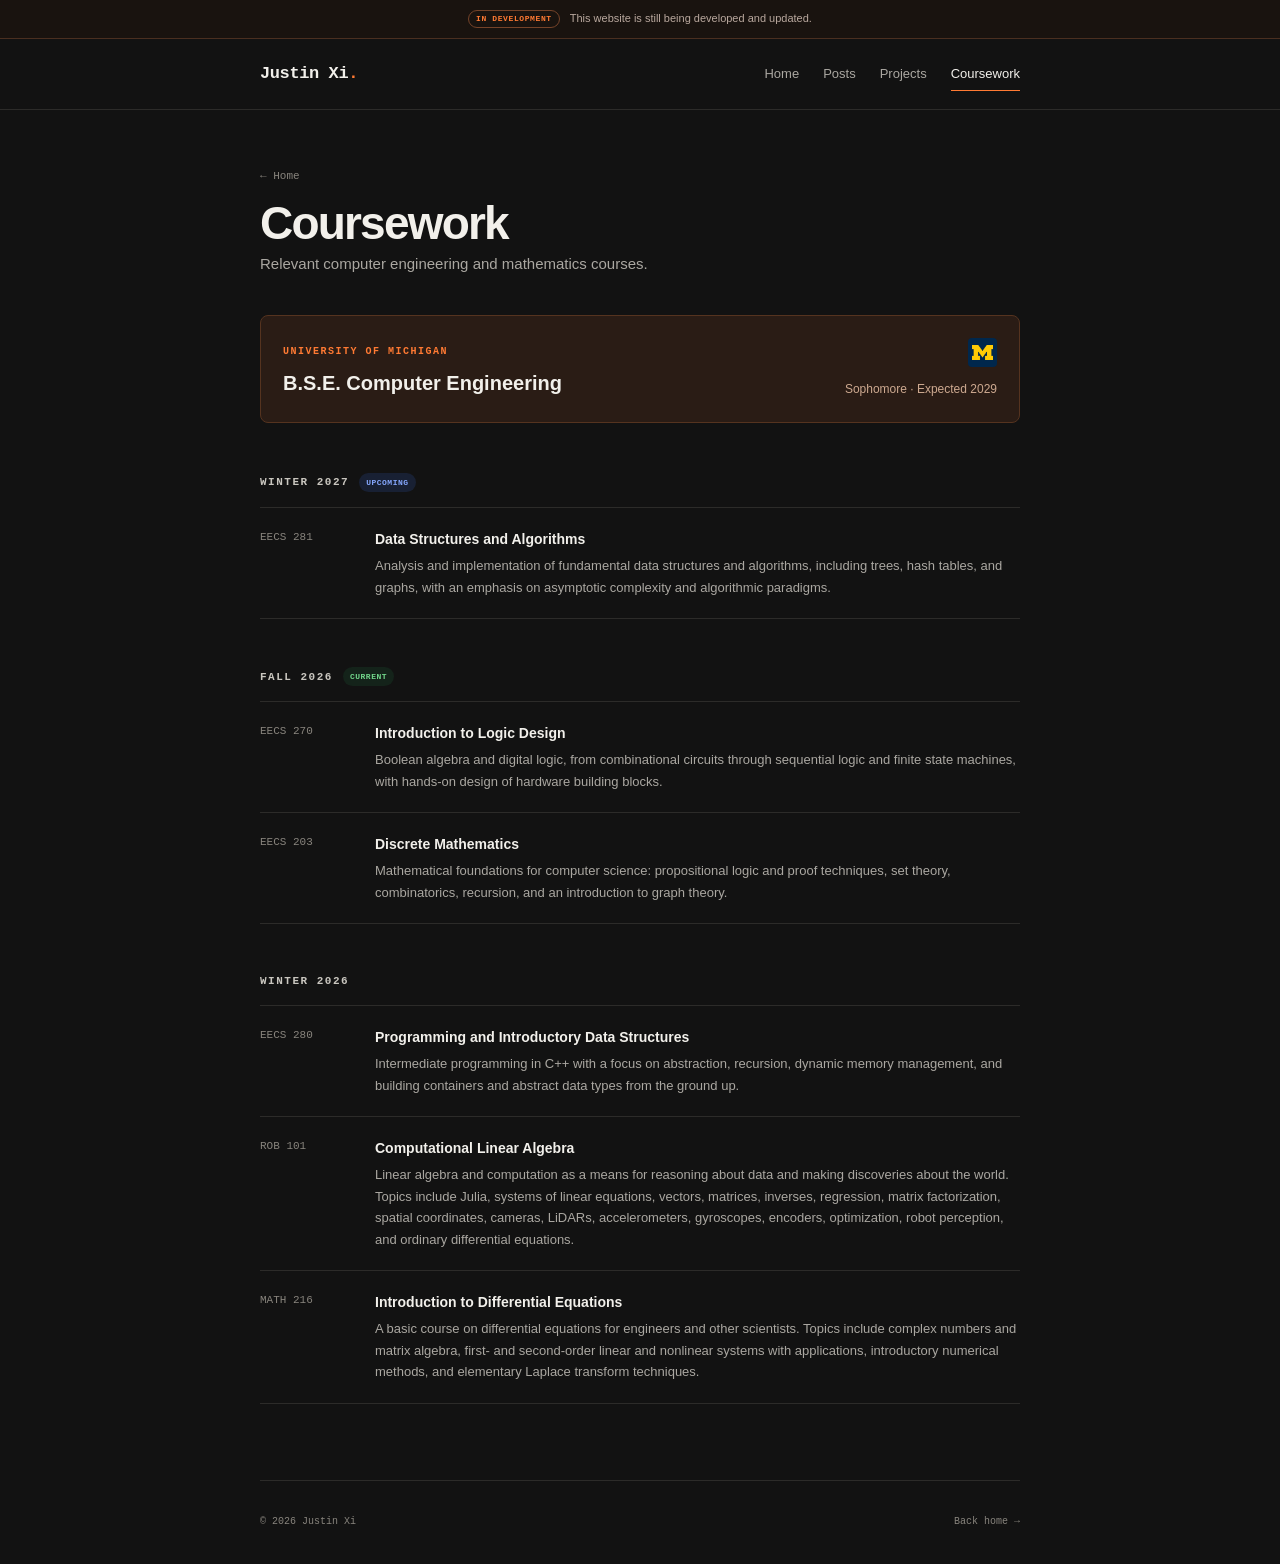
==== commit 8f0bb871: "puting the tag saying the website is still under developing" ====
--- a/coursework.html
+++ b/coursework.html
@@ -11,6 +11,13 @@
   </head>
   <body>
     <a class="skip-link" href="#main">Skip to content</a>
+
+    <div class="site-notice" role="status">
+      <div class="site-notice-inner">
+        <span class="site-notice-tag">In development</span>
+        <p>This website is still being developed and updated.</p>
+      </div>
+    </div>
 
     <header class="site-header">
       <nav class="nav" aria-label="Main navigation">
--- a/styles.css
+++ b/styles.css
@@ -52,6 +52,42 @@
 
 .skip-link:focus { top: 12px; }
 
+.site-notice {
+  border-bottom: 1px solid #4a2f20;
+  background: #19130f;
+}
+
+.site-notice-inner {
+  width: min(calc(100% - 40px), var(--content-width));
+  min-height: 38px;
+  display: flex;
+  align-items: center;
+  justify-content: center;
+  gap: 10px;
+  margin-inline: auto;
+}
+
+.site-notice-tag {
+  flex: 0 0 auto;
+  padding: 2px 7px;
+  border: 1px solid #754329;
+  border-radius: 20px;
+  color: var(--orange);
+  font-family: var(--mono);
+  font-size: 8px;
+  font-weight: 700;
+  letter-spacing: 0.6px;
+  line-height: 1.5;
+  text-transform: uppercase;
+}
+
+.site-notice p {
+  margin: 0;
+  color: #b9a89e;
+  font-size: 11px;
+  line-height: 1.4;
+}
+
 .site-header {
   border-bottom: 1px solid var(--border);
   background: var(--background);
@@ -794,6 +830,8 @@
 .footer a:hover { color: var(--orange); }
 
 @media (max-width: 680px) {
+  .site-notice-inner { width: min(calc(100% - 30px), var(--content-width)); justify-content: flex-start; }
+  .site-notice p { font-size: 10px; }
   .nav,
   .page,
   .footer { width: min(calc(100% - 30px), var(--content-width)); }
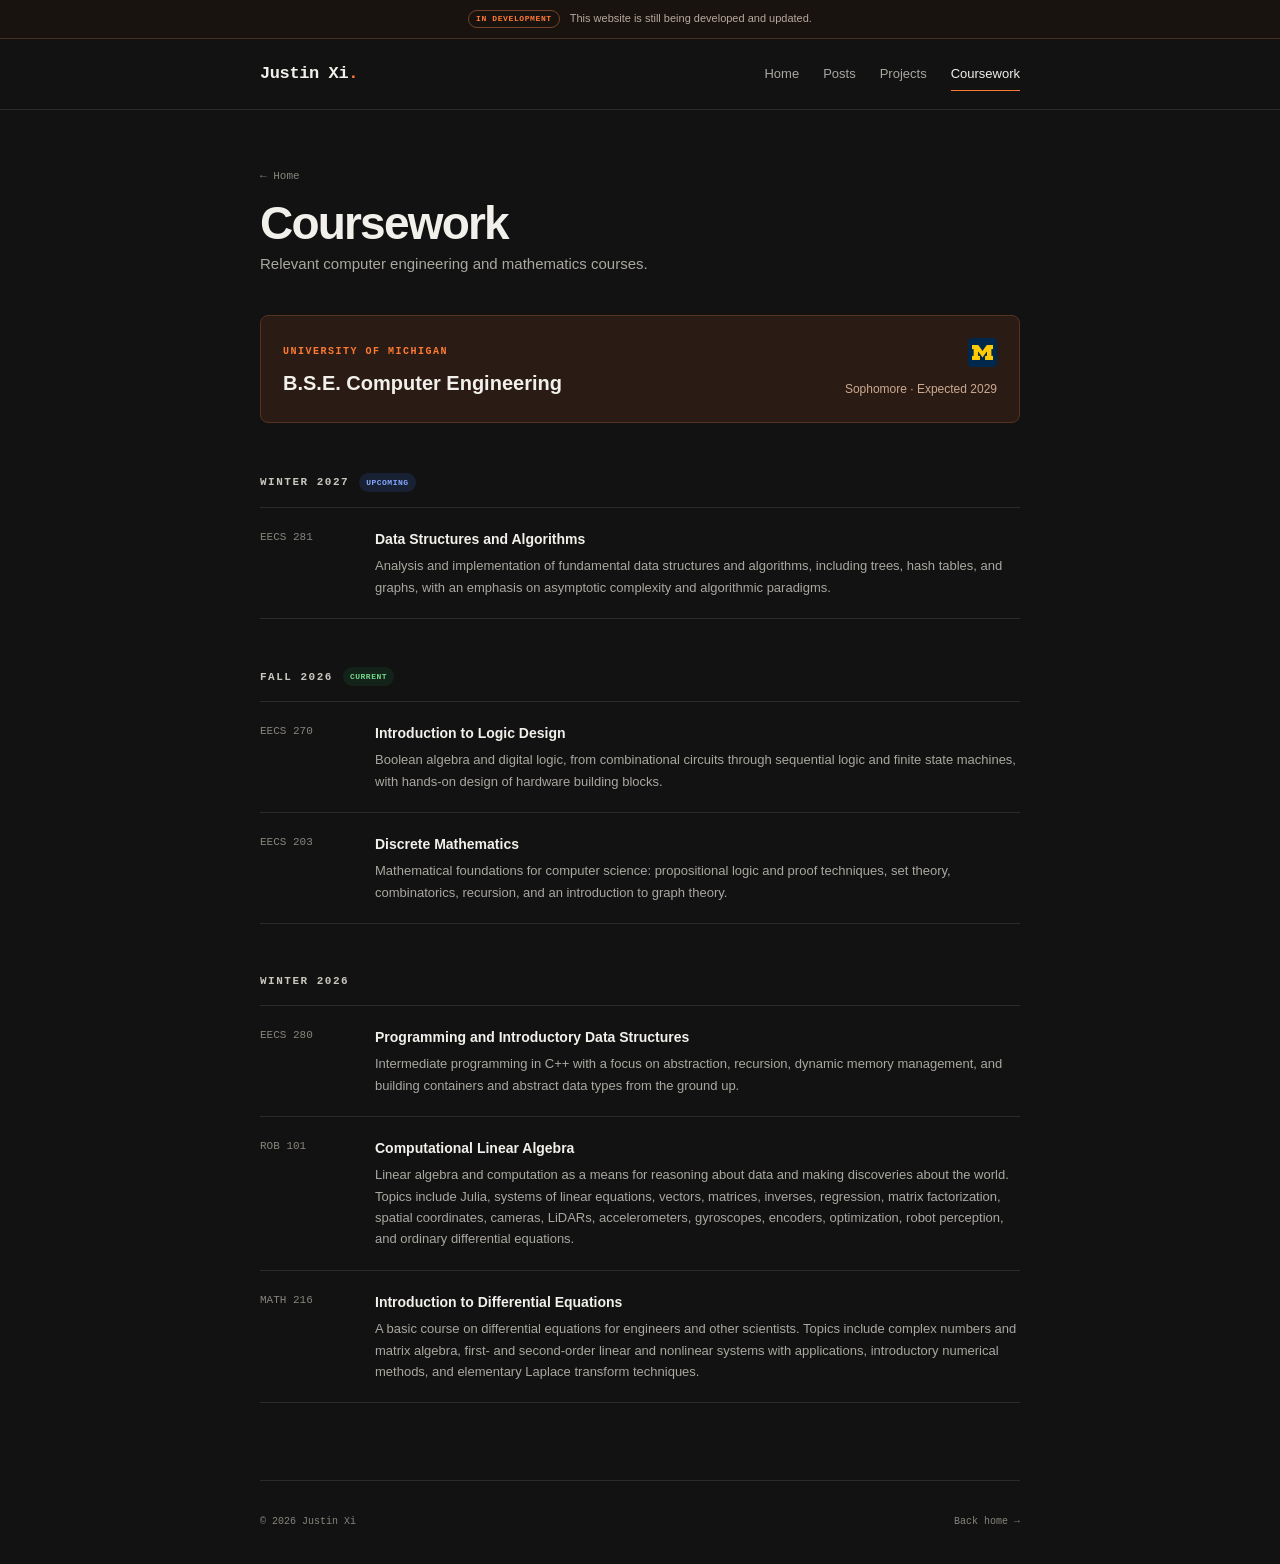
==== commit 510153ef: "create some enter animation" ====
--- a/coursework.html
+++ b/coursework.html
@@ -8,6 +8,7 @@
     <title>Coursework — Justin Xi</title>
     <link rel="icon" href="assets/favicon.svg" type="image/svg+xml" />
     <link rel="stylesheet" href="styles.css" />
+    <script src="site.js" defer></script>
   </head>
   <body>
     <a class="skip-link" href="#main">Skip to content</a>
--- a/styles.css
+++ b/styles.css
@@ -33,6 +33,20 @@
   font-size: 15px;
   line-height: 1.65;
   -webkit-font-smoothing: antialiased;
+}
+
+.has-entrance-motion .entrance-item {
+  opacity: 0;
+  transform: translateY(18px);
+  transition:
+    opacity 580ms cubic-bezier(0.22, 1, 0.36, 1) var(--entrance-delay, 0ms),
+    transform 580ms cubic-bezier(0.22, 1, 0.36, 1) var(--entrance-delay, 0ms);
+  will-change: opacity, transform;
+}
+
+.has-entrance-motion .entrance-item.is-visible {
+  opacity: 1;
+  transform: translateY(0);
 }
 
 ::selection { background: var(--orange); color: #17110d; }
@@ -883,6 +897,11 @@
 
 @media (prefers-reduced-motion: reduce) {
   html { scroll-behavior: auto; }
+  .has-entrance-motion .entrance-item {
+    opacity: 1;
+    transform: none;
+    transition: none;
+  }
   .explore-preview-item { transition: none; }
   .project-detail-trigger span { transition: none; }
   .project-dialog:popover-open,
